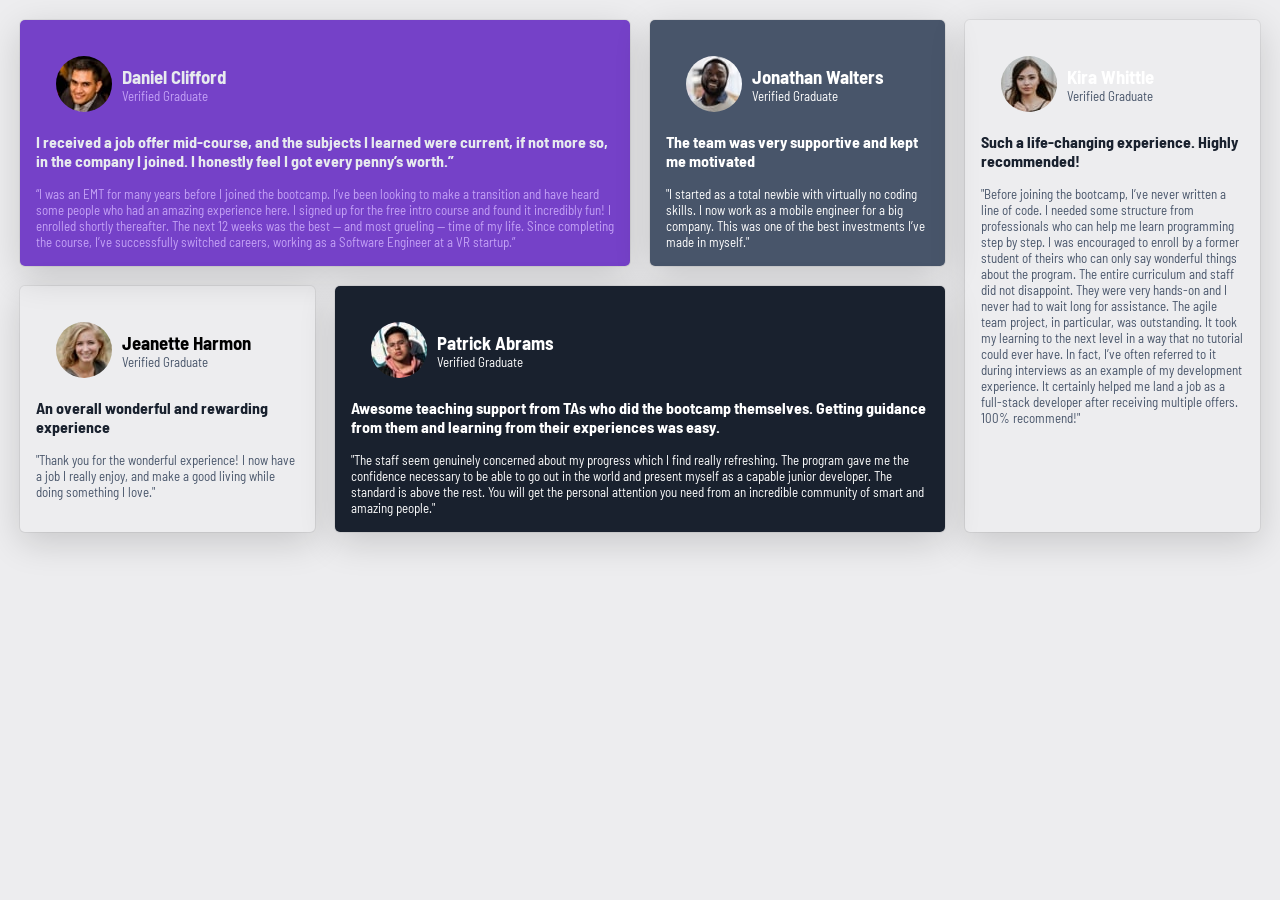
==== Assignment 4/index.html @ 08fbc1db "4th Assignment" ====
<!doctype html>
<html lang="en">
  <head>
    <meta charset="UTF-8" />
    <meta name="viewport" content="width=device-width, initial-scale=1.0" />
    <title>Assignment 4</title>
    <link rel="stylesheet" href="style.css" />
    <!-- font -->
    <link rel="preconnect" href="https://fonts.googleapis.com" />
    <link rel="preconnect" href="https://fonts.gstatic.com" crossorigin />
    <link
      href="https://fonts.googleapis.com/css2?family=Barlow+Semi+Condensed:ital,wght@0,100;0,200;0,300;0,400;0,500;0,600;0,700;0,800;0,900;1,100;1,200;1,300;1,400;1,500;1,600;1,700;1,800;1,900&display=swap"
      rel="stylesheet" />
  </head>
  <body>
    <div class="cards-container">
      <div class="card card1">
        <div class="card-info">
          <img src="images/image-daniel.jpg" alt="Daniel favicon" />
          <div class="heading">
            <h3>Daniel Clifford</h3>
            <p>Verified Graduate</p>
          </div>
        </div>
        <div class="card-text">
          <h4>I received a job offer mid-course, and the subjects I learned were current, if not more so, in the company I joined. I honestly feel I got every penny’s worth.”</h4>
          <p>
            “I was an EMT for many years before I joined the bootcamp. I’ve been looking to make a transition and have heard some people who had an amazing experience here. I signed up for the free
            intro course and found it incredibly fun! I enrolled shortly thereafter. The next 12 weeks was the best — and most grueling — time of my life. Since completing the course, I’ve
            successfully switched careers, working as a Software Engineer at a VR startup.”
          </p>
        </div>
      </div>

      <div class="card card2">
        <div class="card-info">
          <img src="images/image-jonathan.jpg" alt="Jonathan Walters favicon" />
          <div class="heading">
            <h3>Jonathan Walters</h3>
            <p>Verified Graduate</p>
          </div>
        </div>
        <div class="card-text">
          <h4>The team was very supportive and kept me motivated</h4>
          <p>"I started as a total newbie with virtually no coding skills. I now work as a mobile engineer for a big company. This was one of the best investments I’ve made in myself."</p>
        </div>
      </div>

      <div class="card card3">
        <div class="card-info">
          <img src="images/image-kira.jpg" alt="Kira Whittle favicon" />
          <div class="heading">
            <h3>Kira Whittle</h3>
            <p>Verified Graduate</p>
          </div>
        </div>
        <div class="card-text">
          <h4>Such a life-changing experience. Highly recommended!</h4>
          <p>
            "Before joining the bootcamp, I’ve never written a line of code. I needed some structure from professionals who can help me learn programming step by step. I was encouraged to enroll by a
            former student of theirs who can only say wonderful things about the program. The entire curriculum and staff did not disappoint. They were very hands-on and I never had to wait long for
            assistance. The agile team project, in particular, was outstanding. It took my learning to the next level in a way that no tutorial could ever have. In fact, I’ve often referred to it
            during interviews as an example of my development experience. It certainly helped me land a job as a full-stack developer after receiving multiple offers. 100% recommend!"
          </p>
        </div>
      </div>

      <div class="card card4">
        <div class="card-info">
          <img src="images/image-jeanette.jpg" alt="Jeanette Harmon favicon" />
          <div class="heading">
            <h3>Jeanette Harmon</h3>
            <p>Verified Graduate</p>
          </div>
        </div>
        <div class="card-text">
          <h4>An overall wonderful and rewarding experience</h4>
          <p>"Thank you for the wonderful experience! I now have a job I really enjoy, and make a good living while doing something I love."</p>
        </div>
      </div>

      <div class="card card5">
        <div class="card-info">
          <img src="images/image-patrick.jpg" alt="Patrick Abrams favicon" />
          <div class="heading">
            <h3>Patrick Abrams</h3>
            <p>Verified Graduate</p>
          </div>
        </div>
        <div class="card-text">
          <h4>Awesome teaching support from TAs who did the bootcamp themselves. Getting guidance from them and learning from their experiences was easy.</h4>
          <p>
            "The staff seem genuinely concerned about my progress which I find really refreshing. The program gave me the confidence necessary to be able to go out in the world and present myself as a
            capable junior developer. The standard is above the rest. You will get the personal attention you need from an incredible community of smart and amazing people."
          </p>
        </div>
      </div>
    </div>
  </body>
</html>
---- Assignment 4/style.css ----
* {
  margin: 0;
  padding: 0;
  box-sizing: border-box;
}
body {
  background-color: rgb(237, 237, 239);
  font-family: "Barlow Semi Condensed", sans-serif;
  font-weight: 400;
  /* font-size: 13px; */
}
.cards-container {
  display: grid;
  grid-template-columns: repeat(4, 1fr);
  grid-template-rows: auto;
  grid-auto-rows: minmax(200px, auto);
  gap: 20px;
  padding: 20px;
}
.card {
  padding: 1rem;
  border-radius: 5px;
  box-shadow:
    rgba(0, 0, 0, 0.16) 0px 10px 36px 0px,
    rgba(0, 0, 0, 0.06) 0px 0px 0px 1px;
}
.card1 {
  background-color: hsl(263, 55%, 52%);
  color: hsl(214, 17%, 92%);
  grid-column: 1 / 3;
  grid-row: 1 / 2;
}
.card1 p {
  color: hsl(264, 82%, 80%);
}
.card p {
  font-size: 13px;
}
.card-info {
  display: flex;
  gap: 10px;
  align-items: center;
  margin: 20px;
}
.card-info img {
  border-radius: 50%;
}

.card2 {
  grid-column: 3 / 4;
  grid-row: 1 / 2;
  background: hsl(217, 19%, 35%);
  color: white;
}
.card3 {
  grid-column: 4 / 5;
  grid-row: 1 / 3;
  color: white;
}
.card3 p,
.card4 p {
  color: hsl(217, 19%, 35%);
}
.card-text p {
  margin-top: 1rem;
}
.card3 h4,
.card4 h4 {
  color: hsl(219, 29%, 14%);
}
.card4 {
  grid-column: 1 / 2;
  grid-row: 2 / 3;
}
.card5 {
  grid-column: 2 / 4;
  grid-row: 2 / 3;
  background-color: #19212e;
  color: white;
}
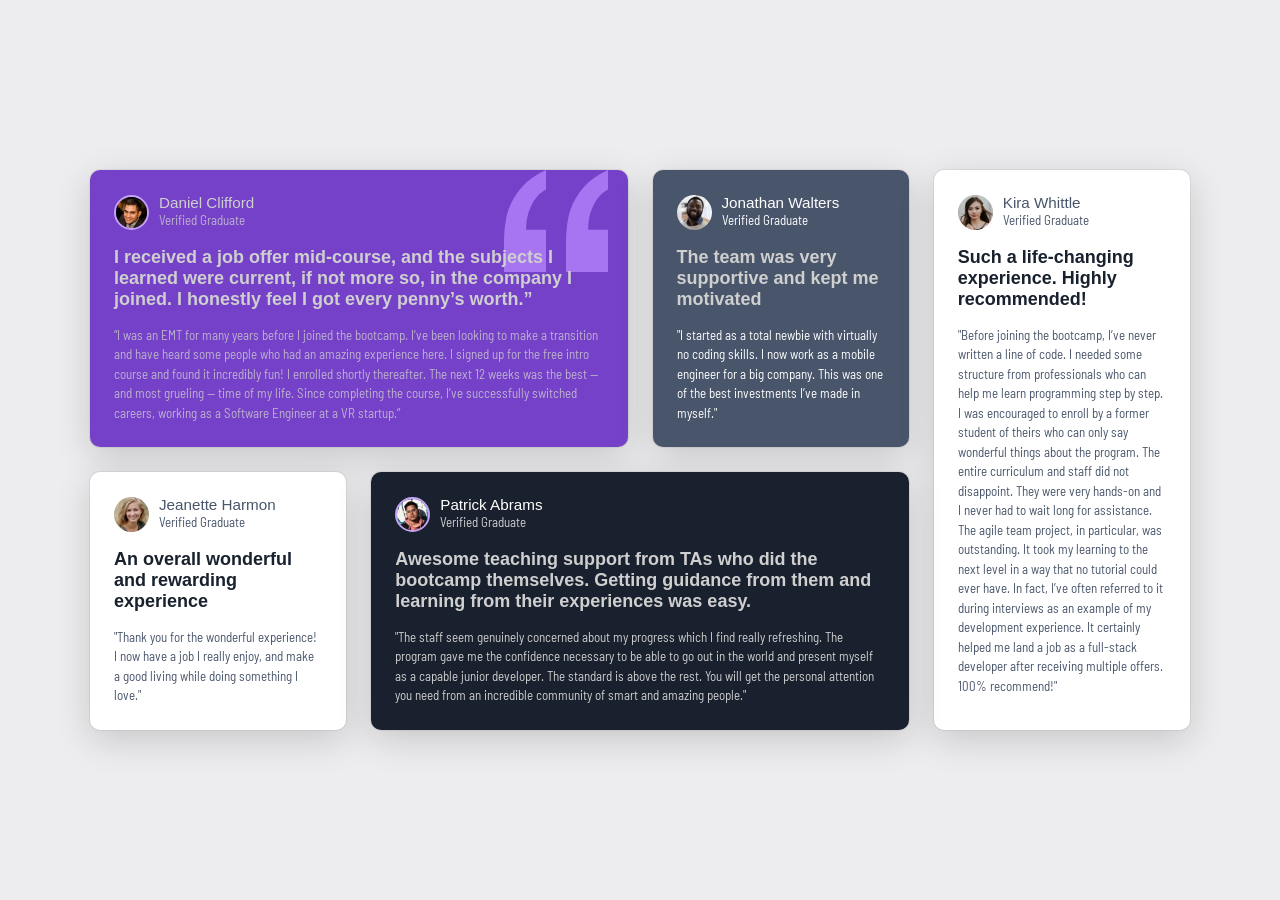
==== commit 5acce25f: "removed some files" ====
--- a/Assignment 4/index.html
+++ b/Assignment 4/index.html
@@ -4,6 +4,7 @@
     <meta charset="UTF-8" />
     <meta name="viewport" content="width=device-width, initial-scale=1.0" />
     <title>Assignment 4</title>
+    <!-- css -->
     <link rel="stylesheet" href="style.css" />
     <!-- font -->
     <link rel="preconnect" href="https://fonts.googleapis.com" />
@@ -14,6 +15,7 @@
   </head>
   <body>
     <div class="cards-container">
+      <!-- Daniel Clifford -->
       <div class="card card1">
         <div class="card-info">
           <img src="images/image-daniel.jpg" alt="Daniel favicon" />
@@ -31,7 +33,7 @@
           </p>
         </div>
       </div>
-
+      <!-- Jonathan walters -->
       <div class="card card2">
         <div class="card-info">
           <img src="images/image-jonathan.jpg" alt="Jonathan Walters favicon" />
@@ -45,7 +47,7 @@
           <p>"I started as a total newbie with virtually no coding skills. I now work as a mobile engineer for a big company. This was one of the best investments I’ve made in myself."</p>
         </div>
       </div>
-
+      <!-- Kira Whittle -->
       <div class="card card3">
         <div class="card-info">
           <img src="images/image-kira.jpg" alt="Kira Whittle favicon" />
@@ -64,7 +66,7 @@
           </p>
         </div>
       </div>
-
+      <!-- Jeanette Harmon -->
       <div class="card card4">
         <div class="card-info">
           <img src="images/image-jeanette.jpg" alt="Jeanette Harmon favicon" />
@@ -78,7 +80,7 @@
           <p>"Thank you for the wonderful experience! I now have a job I really enjoy, and make a good living while doing something I love."</p>
         </div>
       </div>
-
+      <!-- Patrick Abrams -->
       <div class="card card5">
         <div class="card-info">
           <img src="images/image-patrick.jpg" alt="Patrick Abrams favicon" />
--- a/Assignment 4/style.css
+++ b/Assignment 4/style.css
@@ -8,44 +8,62 @@
   font-family: "Barlow Semi Condensed", sans-serif;
   font-weight: 400;
   /* font-size: 13px; */
+  display: flex;
+  justify-content: center;
+  align-items: center;
+  min-height: 100vh;
 }
 .cards-container {
   display: grid;
   grid-template-columns: repeat(4, 1fr);
   grid-template-rows: auto;
-  grid-auto-rows: minmax(200px, auto);
-  gap: 20px;
-  padding: 20px;
+  grid-auto-rows: minmax(auto);
+  gap: 25px;
+  max-width: 1100px;
 }
 .card {
-  padding: 1rem;
-  border-radius: 5px;
+  padding: 1.5rem;
+  border-radius: 10px;
   box-shadow:
     rgba(0, 0, 0, 0.16) 0px 10px 36px 0px,
     rgba(0, 0, 0, 0.06) 0px 0px 0px 1px;
+  font-size: 13px;
+  color: hsl(214, 17%, 92%);
+  font-weight: 400;
 }
 .card1 {
   background-color: hsl(263, 55%, 52%);
-  color: hsl(214, 17%, 92%);
+  color: hsl(0, 0%, 81%);
   grid-column: 1 / 3;
   grid-row: 1 / 2;
+  background-image: url("images/bg-pattern-quotation.svg");
+  background-repeat: no-repeat;
+  background-position: top right 20px;
 }
 .card1 p {
-  color: hsl(264, 82%, 80%);
+  color: hsl(0, 0%, 81%);
+  opacity: 0.8;
 }
 .card p {
   font-size: 13px;
+  font-weight: 400;
+  line-height: 1.5;
 }
 .card-info {
   display: flex;
   gap: 10px;
   align-items: center;
-  margin: 20px;
+  margin: 0 0 1rem 0;
 }
 .card-info img {
   border-radius: 50%;
+  width: 35px;
+  height: 35px;
 }
-
+.card1 img,
+.card5 img {
+  border: 2px solid hsl(264, 82%, 80%);
+}
 .card2 {
   grid-column: 3 / 4;
   grid-row: 1 / 2;
@@ -55,26 +73,103 @@
 .card3 {
   grid-column: 4 / 5;
   grid-row: 1 / 3;
+  background-color: #fff;
   color: white;
 }
+
+.card4 {
+  grid-column: 1 / 2;
+  grid-row: 2 / 3;
+  background-color: hsl(0, 0%, 100%);
+}
+.card5 {
+  grid-column: 2 / 4;
+  grid-row: 2 / 3;
+  background-color: #19212e;
+  color: hsl(0, 0%, 100%);
+}
+
+.card h3 {
+  font-weight: 500;
+}
+
+.card h4 {
+  font-weight: 600;
+  font-size: 18px;
+}
+
+.card3 h4,
+.card4 h4 {
+  color: hsl(219, 29%, 14%);
+}
+
 .card3 p,
-.card4 p {
+.card4 p,
+.card5 p {
+  color: hsl(217, 19%, 35%);
+}
+.card5 p,
+.card5 h4 {
+  color: hsl(0, 0%, 81%);
+}
+h4 {
+  color: hsl(0, 0%, 81%);
+}
+.card3 h3,
+.card4 h3 {
   color: hsl(217, 19%, 35%);
 }
 .card-text p {
   margin-top: 1rem;
 }
-.card3 h4,
-.card4 h4 {
-  color: hsl(219, 29%, 14%);
+
+/* Media Query for large screens */
+@media (min-width: 1440px) {
+  .cards-container {
+    max-width: 1110px;
+    gap: 30px;
+  }
+
+  body {
+    padding: 2rem;
+  }
 }
-.card4 {
-  grid-column: 1 / 2;
-  grid-row: 2 / 3;
+
+/* Media Query for tablets and smaller screens */
+@media (max-width: 768px) {
+  .cards-container {
+    grid-template-columns: repeat(2, 1fr);
+  }
+
+  .card1,
+  .card2,
+  .card3,
+  .card4,
+  .card5 {
+    grid-column: auto;
+    grid-row: auto;
+  }
 }
-.card5 {
-  grid-column: 2 / 4;
-  grid-row: 2 / 3;
-  background-color: #19212e;
-  color: white;
+
+/* media query for small screens */
+@media (max-width: 375px) {
+  body {
+    padding: 2rem 1rem;
+    align-items: flex-start;
+  }
+
+  .cards-container {
+    grid-template-columns: 1fr;
+    gap: 20px;
+  }
+
+  /* Reset the grid placements to fit small screens*/
+  .card1,
+  .card2,
+  .card3,
+  .card4,
+  .card5 {
+    grid-column: auto;
+    grid-row: auto;
+  }
 }
